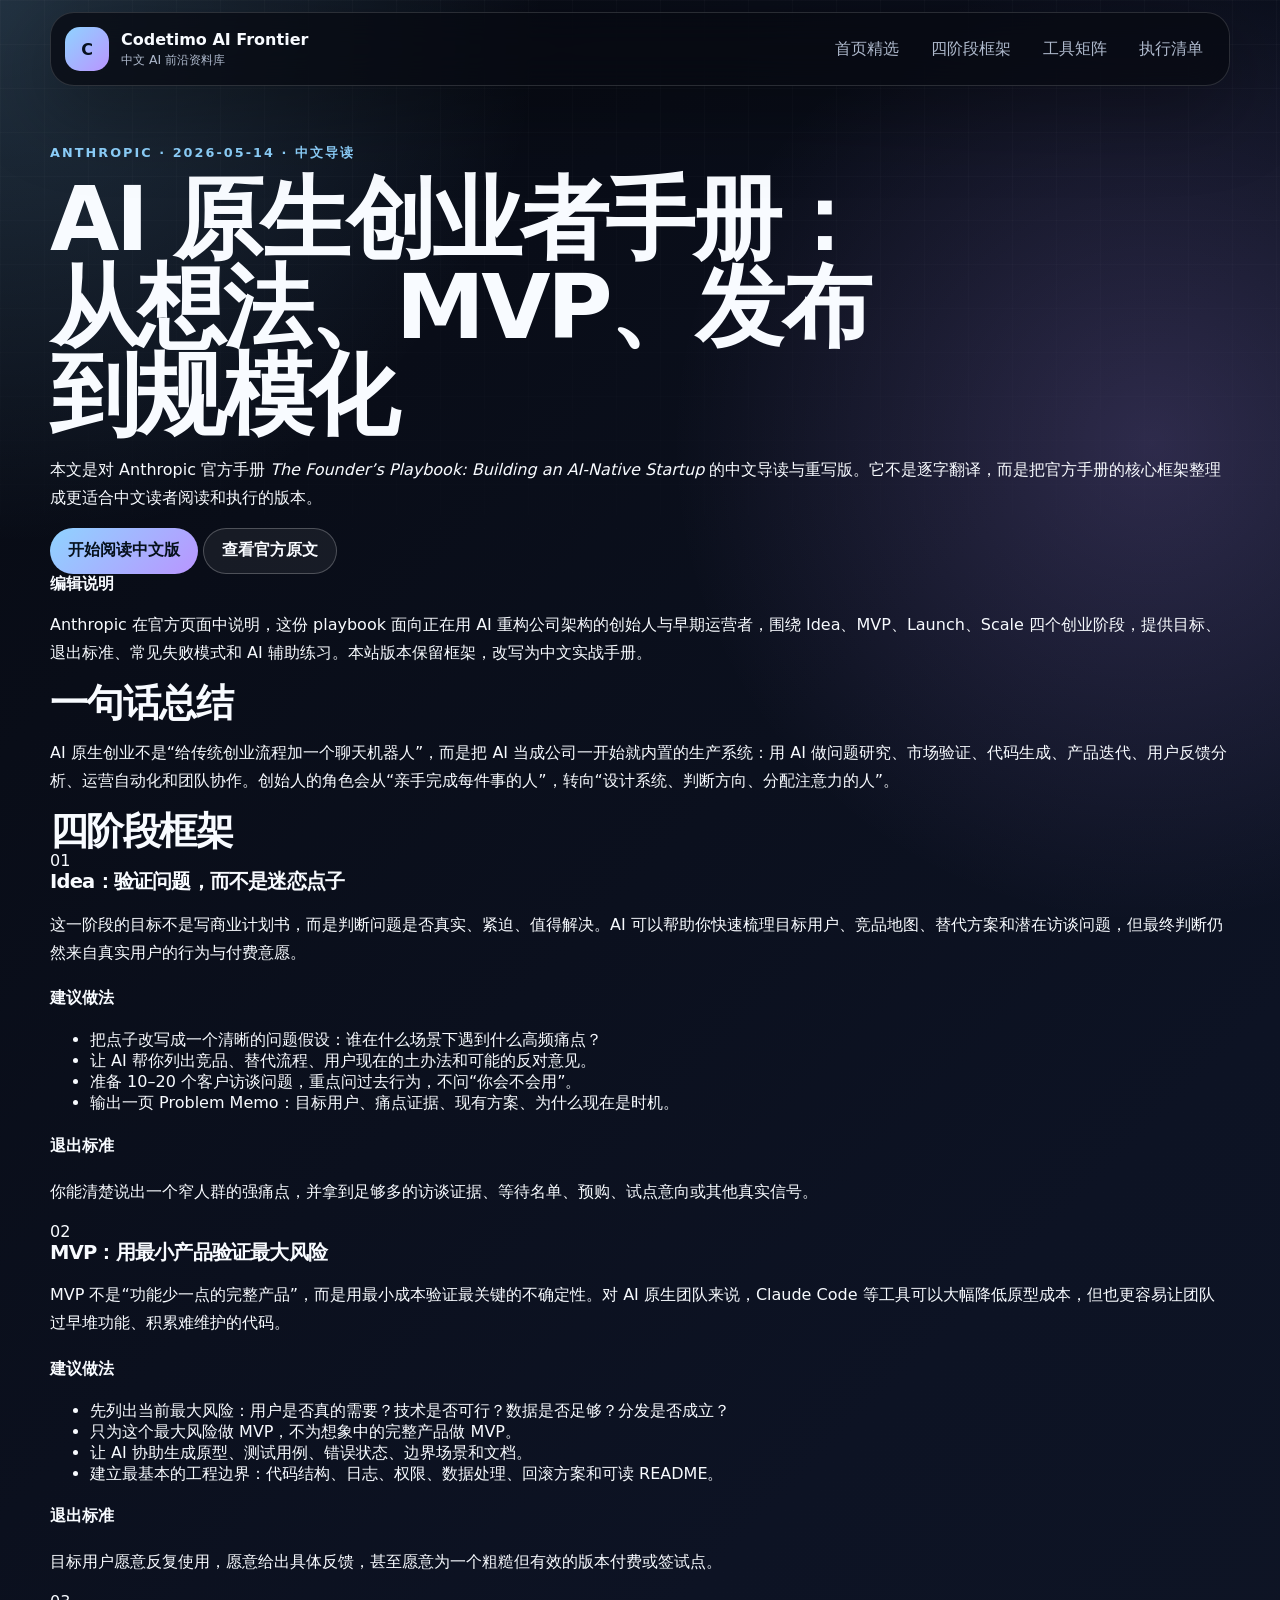
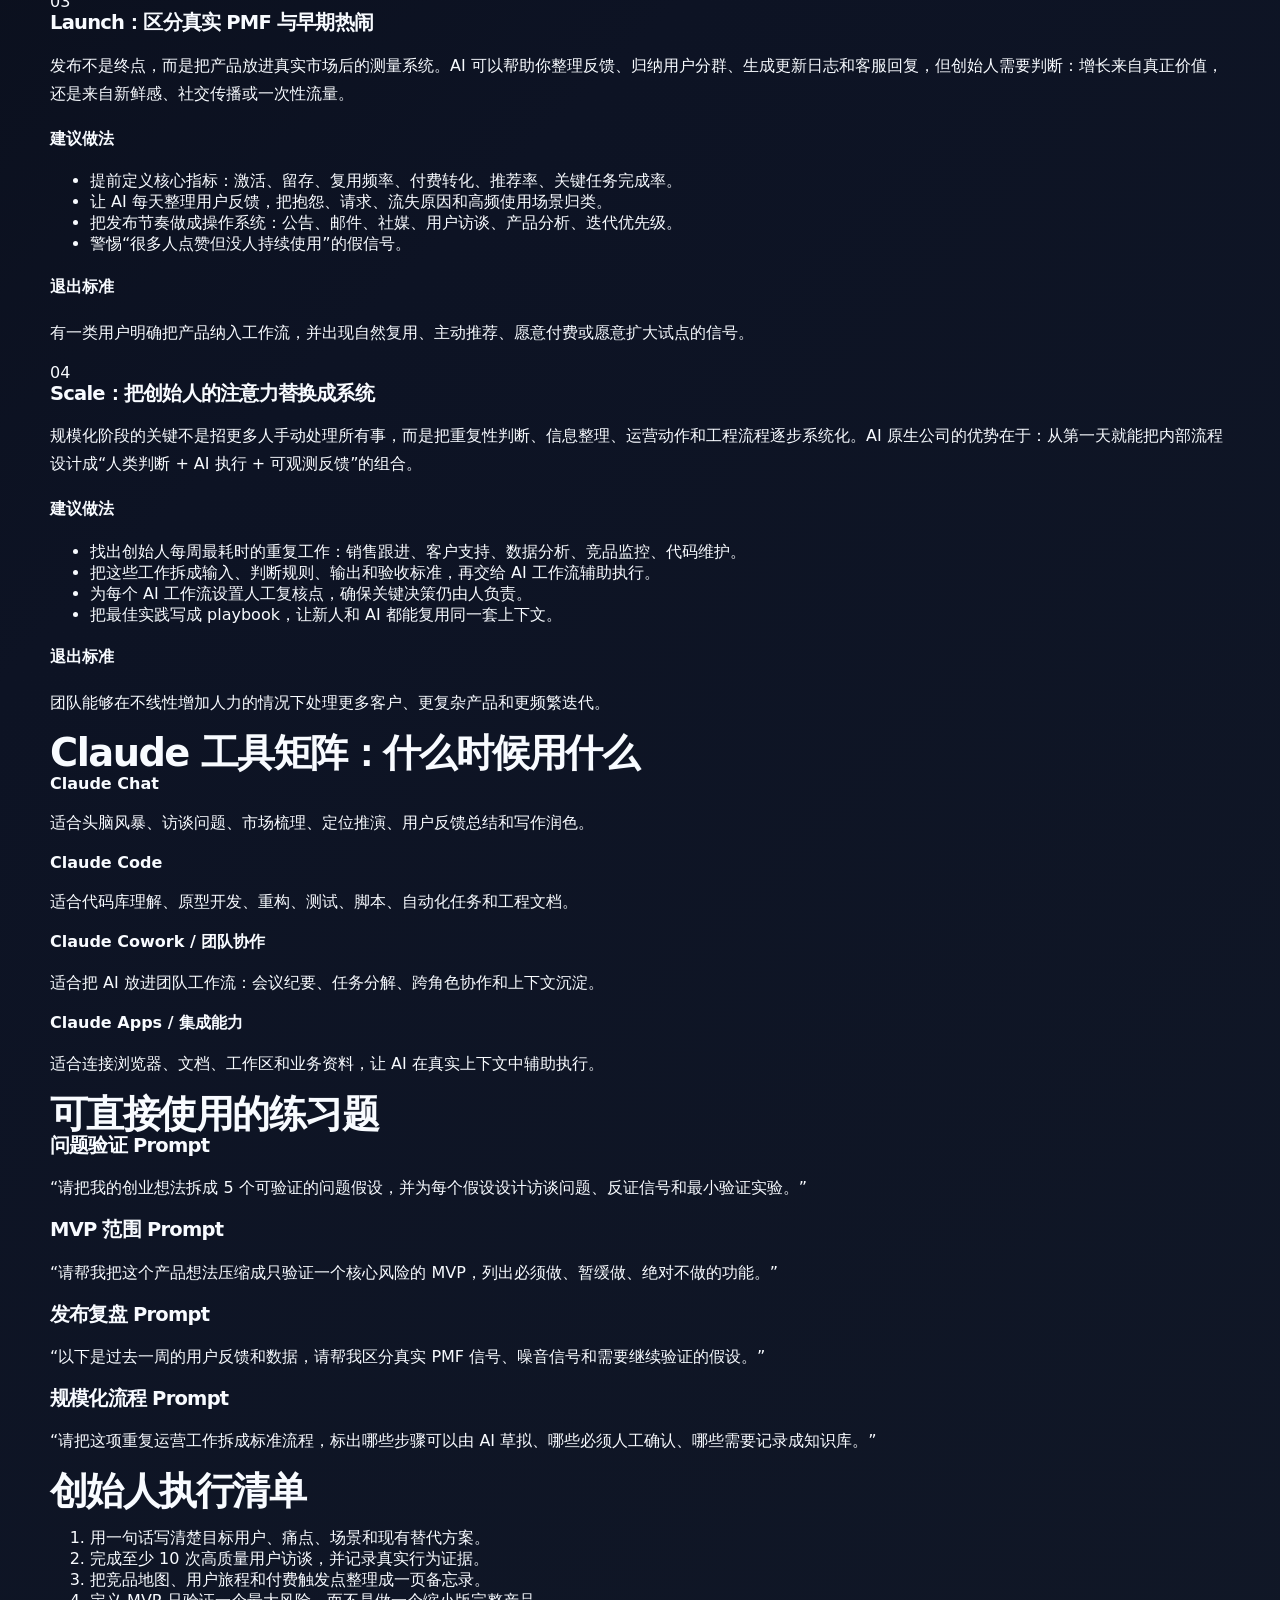
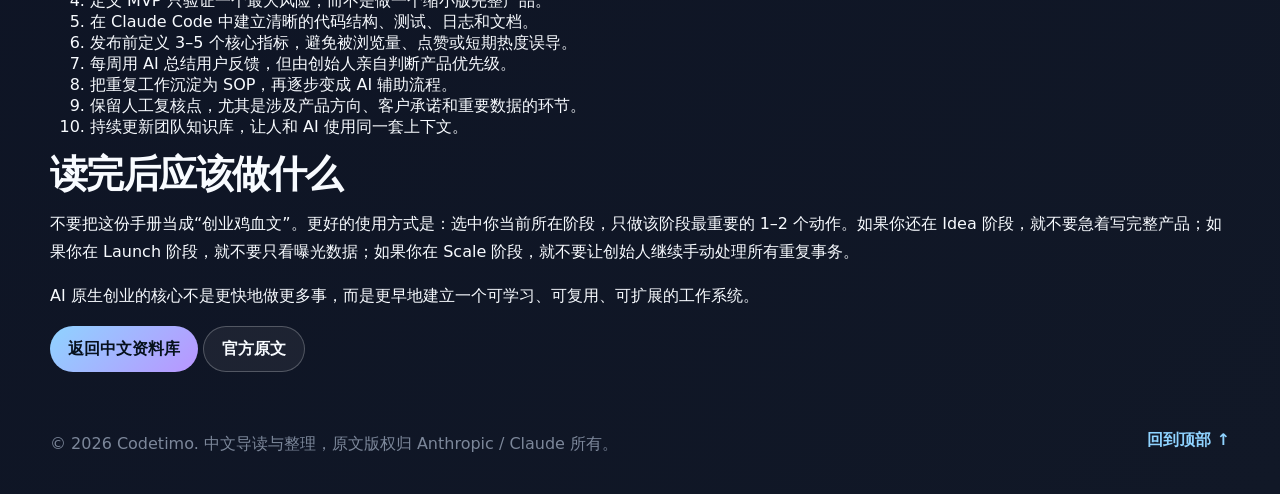
==== articles/founders-playbook-ai-native-startup.html @ 8f0b4d57 "Add Chinese founder playbook guide" ====
<!DOCTYPE html>
<html lang="zh-CN">
<head>
  <meta charset="UTF-8">
  <meta name="viewport" content="width=device-width, initial-scale=1.0">
  <meta name="description" content="《The Founder’s Playbook: Building an AI-Native Startup》中文导读与重写版：面向 AI 原生创业者的 Idea、MVP、Launch、Scale 四阶段手册。">
  <title>AI 原生创业者手册中文版｜Codetimo AI Frontier</title>
  <link rel="stylesheet" href="../style.css">
</head>
<body>
  <header class="site-header">
    <a class="brand" href="../index.html" aria-label="返回 Codetimo AI Frontier 首页">
      <span class="brand-mark">C</span>
      <span>
        <strong>Codetimo AI Frontier</strong>
        <small>中文 AI 前沿资料库</small>
      </span>
    </a>
    <nav class="site-nav" aria-label="文章导航">
      <a href="../index.html#featured">首页精选</a>
      <a href="#framework">四阶段框架</a>
      <a href="#toolkit">工具矩阵</a>
      <a href="#checklist">执行清单</a>
    </nav>
  </header>

  <main class="article-shell">
    <article class="article-page">
      <header class="article-hero">
        <p class="eyebrow">Anthropic · 2026-05-14 · 中文导读</p>
        <h1>AI 原生创业者手册：从想法、MVP、发布到规模化</h1>
        <p class="article-lead">
          本文是对 Anthropic 官方手册 <em>The Founder’s Playbook: Building an AI-Native Startup</em> 的中文导读与重写版。它不是逐字翻译，而是把官方手册的核心框架整理成更适合中文读者阅读和执行的版本。
        </p>
        <div class="article-actions">
          <a class="primary-link" href="#framework">开始阅读中文版</a>
          <a class="secondary-link" href="https://claude.com/blog/the-founders-playbook" target="_blank" rel="noreferrer">查看官方原文</a>
        </div>
      </header>

      <aside class="article-note">
        <strong>编辑说明</strong>
        <p>
          Anthropic 在官方页面中说明，这份 playbook 面向正在用 AI 重构公司架构的创始人与早期运营者，围绕 Idea、MVP、Launch、Scale 四个创业阶段，提供目标、退出标准、常见失败模式和 AI 辅助练习。本站版本保留框架，改写为中文实战手册。
        </p>
      </aside>

      <section class="article-section">
        <h2>一句话总结</h2>
        <p>
          AI 原生创业不是“给传统创业流程加一个聊天机器人”，而是把 AI 当成公司一开始就内置的生产系统：用 AI 做问题研究、市场验证、代码生成、产品迭代、用户反馈分析、运营自动化和团队协作。创始人的角色会从“亲手完成每件事的人”，转向“设计系统、判断方向、分配注意力的人”。
        </p>
      </section>

      <section class="article-section" id="framework">
        <h2>四阶段框架</h2>
        <div class="stage-grid">
          <section class="stage-card">
            <span>01</span>
            <h3>Idea：验证问题，而不是迷恋点子</h3>
            <p>
              这一阶段的目标不是写商业计划书，而是判断问题是否真实、紧迫、值得解决。AI 可以帮助你快速梳理目标用户、竞品地图、替代方案和潜在访谈问题，但最终判断仍然来自真实用户的行为与付费意愿。
            </p>
            <h4>建议做法</h4>
            <ul>
              <li>把点子改写成一个清晰的问题假设：谁在什么场景下遇到什么高频痛点？</li>
              <li>让 AI 帮你列出竞品、替代流程、用户现在的土办法和可能的反对意见。</li>
              <li>准备 10–20 个客户访谈问题，重点问过去行为，不问“你会不会用”。</li>
              <li>输出一页 Problem Memo：目标用户、痛点证据、现有方案、为什么现在是时机。</li>
            </ul>
            <h4>退出标准</h4>
            <p>你能清楚说出一个窄人群的强痛点，并拿到足够多的访谈证据、等待名单、预购、试点意向或其他真实信号。</p>
          </section>

          <section class="stage-card">
            <span>02</span>
            <h3>MVP：用最小产品验证最大风险</h3>
            <p>
              MVP 不是“功能少一点的完整产品”，而是用最小成本验证最关键的不确定性。对 AI 原生团队来说，Claude Code 等工具可以大幅降低原型成本，但也更容易让团队过早堆功能、积累难维护的代码。
            </p>
            <h4>建议做法</h4>
            <ul>
              <li>先列出当前最大风险：用户是否真的需要？技术是否可行？数据是否足够？分发是否成立？</li>
              <li>只为这个最大风险做 MVP，不为想象中的完整产品做 MVP。</li>
              <li>让 AI 协助生成原型、测试用例、错误状态、边界场景和文档。</li>
              <li>建立最基本的工程边界：代码结构、日志、权限、数据处理、回滚方案和可读 README。</li>
            </ul>
            <h4>退出标准</h4>
            <p>目标用户愿意反复使用，愿意给出具体反馈，甚至愿意为一个粗糙但有效的版本付费或签试点。</p>
          </section>

          <section class="stage-card">
            <span>03</span>
            <h3>Launch：区分真实 PMF 与早期热闹</h3>
            <p>
              发布不是终点，而是把产品放进真实市场后的测量系统。AI 可以帮助你整理反馈、归纳用户分群、生成更新日志和客服回复，但创始人需要判断：增长来自真正价值，还是来自新鲜感、社交传播或一次性流量。
            </p>
            <h4>建议做法</h4>
            <ul>
              <li>提前定义核心指标：激活、留存、复用频率、付费转化、推荐率、关键任务完成率。</li>
              <li>让 AI 每天整理用户反馈，把抱怨、请求、流失原因和高频使用场景归类。</li>
              <li>把发布节奏做成操作系统：公告、邮件、社媒、用户访谈、产品分析、迭代优先级。</li>
              <li>警惕“很多人点赞但没人持续使用”的假信号。</li>
            </ul>
            <h4>退出标准</h4>
            <p>有一类用户明确把产品纳入工作流，并出现自然复用、主动推荐、愿意付费或愿意扩大试点的信号。</p>
          </section>

          <section class="stage-card">
            <span>04</span>
            <h3>Scale：把创始人的注意力替换成系统</h3>
            <p>
              规模化阶段的关键不是招更多人手动处理所有事，而是把重复性判断、信息整理、运营动作和工程流程逐步系统化。AI 原生公司的优势在于：从第一天就能把内部流程设计成“人类判断 + AI 执行 + 可观测反馈”的组合。
            </p>
            <h4>建议做法</h4>
            <ul>
              <li>找出创始人每周最耗时的重复工作：销售跟进、客户支持、数据分析、竞品监控、代码维护。</li>
              <li>把这些工作拆成输入、判断规则、输出和验收标准，再交给 AI 工作流辅助执行。</li>
              <li>为每个 AI 工作流设置人工复核点，确保关键决策仍由人负责。</li>
              <li>把最佳实践写成 playbook，让新人和 AI 都能复用同一套上下文。</li>
            </ul>
            <h4>退出标准</h4>
            <p>团队能够在不线性增加人力的情况下处理更多客户、更复杂产品和更频繁迭代。</p>
          </section>
        </div>
      </section>

      <section class="article-section" id="toolkit">
        <h2>Claude 工具矩阵：什么时候用什么</h2>
        <div class="tool-matrix">
          <div>
            <strong>Claude Chat</strong>
            <p>适合头脑风暴、访谈问题、市场梳理、定位推演、用户反馈总结和写作润色。</p>
          </div>
          <div>
            <strong>Claude Code</strong>
            <p>适合代码库理解、原型开发、重构、测试、脚本、自动化任务和工程文档。</p>
          </div>
          <div>
            <strong>Claude Cowork / 团队协作</strong>
            <p>适合把 AI 放进团队工作流：会议纪要、任务分解、跨角色协作和上下文沉淀。</p>
          </div>
          <div>
            <strong>Claude Apps / 集成能力</strong>
            <p>适合连接浏览器、文档、工作区和业务资料，让 AI 在真实上下文中辅助执行。</p>
          </div>
        </div>
      </section>

      <section class="article-section">
        <h2>可直接使用的练习题</h2>
        <div class="prompt-list">
          <article>
            <h3>问题验证 Prompt</h3>
            <p>“请把我的创业想法拆成 5 个可验证的问题假设，并为每个假设设计访谈问题、反证信号和最小验证实验。”</p>
          </article>
          <article>
            <h3>MVP 范围 Prompt</h3>
            <p>“请帮我把这个产品想法压缩成只验证一个核心风险的 MVP，列出必须做、暂缓做、绝对不做的功能。”</p>
          </article>
          <article>
            <h3>发布复盘 Prompt</h3>
            <p>“以下是过去一周的用户反馈和数据，请帮我区分真实 PMF 信号、噪音信号和需要继续验证的假设。”</p>
          </article>
          <article>
            <h3>规模化流程 Prompt</h3>
            <p>“请把这项重复运营工作拆成标准流程，标出哪些步骤可以由 AI 草拟、哪些必须人工确认、哪些需要记录成知识库。”</p>
          </article>
        </div>
      </section>

      <section class="article-section" id="checklist">
        <h2>创始人执行清单</h2>
        <ol class="checklist">
          <li>用一句话写清楚目标用户、痛点、场景和现有替代方案。</li>
          <li>完成至少 10 次高质量用户访谈，并记录真实行为证据。</li>
          <li>把竞品地图、用户旅程和付费触发点整理成一页备忘录。</li>
          <li>定义 MVP 只验证一个最大风险，而不是做一个缩小版完整产品。</li>
          <li>在 Claude Code 中建立清晰的代码结构、测试、日志和文档。</li>
          <li>发布前定义 3–5 个核心指标，避免被浏览量、点赞或短期热度误导。</li>
          <li>每周用 AI 总结用户反馈，但由创始人亲自判断产品优先级。</li>
          <li>把重复工作沉淀为 SOP，再逐步变成 AI 辅助流程。</li>
          <li>保留人工复核点，尤其是涉及产品方向、客户承诺和重要数据的环节。</li>
          <li>持续更新团队知识库，让人和 AI 使用同一套上下文。</li>
        </ol>
      </section>

      <section class="article-section closing-section">
        <h2>读完后应该做什么</h2>
        <p>
          不要把这份手册当成“创业鸡血文”。更好的使用方式是：选中你当前所在阶段，只做该阶段最重要的 1–2 个动作。如果你还在 Idea 阶段，就不要急着写完整产品；如果你在 Launch 阶段，就不要只看曝光数据；如果你在 Scale 阶段，就不要让创始人继续手动处理所有重复事务。
        </p>
        <p>
          AI 原生创业的核心不是更快地做更多事，而是更早地建立一个可学习、可复用、可扩展的工作系统。
        </p>
        <div class="article-actions">
          <a class="primary-link" href="../index.html">返回中文资料库</a>
          <a class="secondary-link" href="https://claude.com/blog/the-founders-playbook" target="_blank" rel="noreferrer">官方原文</a>
        </div>
      </section>
    </article>
  </main>

  <footer class="site-footer">
    <p>© 2026 Codetimo. 中文导读与整理，原文版权归 Anthropic / Claude 所有。</p>
    <a href="#top">回到顶部 ↑</a>
  </footer>
</body>
</html>
---- style.css ----
:root {
  color-scheme: dark;
  --bg: #070a12;
  --bg-soft: #0f1728;
  --panel: rgba(255, 255, 255, 0.075);
  --panel-strong: rgba(255, 255, 255, 0.11);
  --line: rgba(255, 255, 255, 0.14);
  --line-strong: rgba(255, 255, 255, 0.24);
  --text-main: #f8fbff;
  --text-soft: #aeb9cc;
  --text-muted: #7c879a;
  --accent: #8fd3ff;
  --accent-strong: #b995ff;
  --accent-warm: #ffd166;
  --success: #78e0a5;
  --warning: #ffcb77;
  --shadow: 0 24px 80px rgba(0, 0, 0, 0.35);
}

* {
  box-sizing: border-box;
}

html {
  scroll-behavior: smooth;
}

body {
  margin: 0;
  min-height: 100vh;
  font-family: Inter, ui-sans-serif, system-ui, -apple-system, BlinkMacSystemFont, "Segoe UI", "PingFang SC", "Microsoft YaHei", sans-serif;
  color: var(--text-main);
  background:
    radial-gradient(circle at top left, rgba(143, 211, 255, 0.2), transparent 34rem),
    radial-gradient(circle at 90% 12%, rgba(185, 149, 255, 0.2), transparent 30rem),
    linear-gradient(135deg, #070a12 0%, #0d1324 46%, #111827 100%);
}

body::before {
  content: "";
  position: fixed;
  inset: 0;
  z-index: -1;
  background-image:
    linear-gradient(rgba(255, 255, 255, 0.035) 1px, transparent 1px),
    linear-gradient(90deg, rgba(255, 255, 255, 0.035) 1px, transparent 1px);
  background-size: 44px 44px;
  mask-image: linear-gradient(to bottom, rgba(0, 0, 0, 0.7), transparent 75%);
}

a {
  color: inherit;
  text-decoration: none;
}

p {
  line-height: 1.75;
}

.site-header,
main,
.site-footer {
  width: min(1180px, calc(100% - 32px));
  margin: 0 auto;
}

.site-header {
  position: sticky;
  top: 12px;
  z-index: 10;
  display: flex;
  align-items: center;
  justify-content: space-between;
  gap: 18px;
  margin-top: 12px;
  padding: 14px;
  border: 1px solid var(--line);
  border-radius: 24px;
  background: rgba(7, 10, 18, 0.76);
  box-shadow: var(--shadow);
  backdrop-filter: blur(18px);
}

.brand {
  display: inline-flex;
  align-items: center;
  gap: 12px;
}

.brand-mark {
  display: grid;
  place-items: center;
  width: 44px;
  height: 44px;
  border-radius: 15px;
  color: #07111f;
  font-weight: 900;
  background: linear-gradient(135deg, var(--accent), var(--accent-strong));
}

.brand strong,
.brand small {
  display: block;
}

.brand small {
  margin-top: 3px;
  color: var(--text-soft);
  font-size: 0.78rem;
}

.site-nav {
  display: flex;
  align-items: center;
  gap: 8px;
  flex-wrap: wrap;
  justify-content: flex-end;
}

.site-nav a {
  padding: 9px 12px;
  border-radius: 999px;
  color: var(--text-soft);
  transition: background 160ms ease, color 160ms ease;
}

.site-nav a:hover {
  color: var(--text-main);
  background: var(--panel);
}

main {
  padding: 56px 0 36px;
}

.hero-section {
  display: grid;
  grid-template-columns: minmax(0, 1.35fr) minmax(300px, 0.65fr);
  gap: 22px;
  align-items: stretch;
}

.hero-copy,
.hero-panel,
.notice-card,
.section-block {
  border: 1px solid var(--line);
  border-radius: 32px;
  background: var(--panel);
  box-shadow: var(--shadow);
  backdrop-filter: blur(18px);
}

.hero-copy {
  padding: clamp(30px, 6vw, 62px);
  background:
    linear-gradient(145deg, rgba(143, 211, 255, 0.15), rgba(185, 149, 255, 0.08)),
    var(--panel);
}

.eyebrow {
  margin: 0 0 12px;
  color: var(--accent);
  font-size: 0.8rem;
  font-weight: 800;
  letter-spacing: 0.16em;
  text-transform: uppercase;
}

h1,
h2,
h3 {
  margin: 0;
  letter-spacing: -0.04em;
}

h1 {
  max-width: 880px;
  font-size: clamp(2.55rem, 7vw, 5.8rem);
  line-height: 0.98;
}

h2 {
  font-size: clamp(1.8rem, 3vw, 3rem);
  line-height: 1.05;
}

h3 {
  font-size: 1.22rem;
  line-height: 1.25;
}

.hero-intro {
  max-width: 760px;
  margin: 24px 0 0;
  color: var(--text-soft);
  font-size: clamp(1rem, 2vw, 1.18rem);
}

.hero-actions {
  display: flex;
  flex-wrap: wrap;
  gap: 12px;
  margin-top: 30px;
}

.primary-link,
.secondary-link {
  display: inline-flex;
  align-items: center;
  justify-content: center;
  min-height: 46px;
  padding: 0 18px;
  border-radius: 999px;
  font-weight: 800;
  transition: transform 160ms ease, border-color 160ms ease, background 160ms ease;
}

.primary-link {
  color: #06111d;
  background: linear-gradient(135deg, var(--accent), var(--accent-strong));
}

.secondary-link {
  color: var(--text-main);
  border: 1px solid var(--line-strong);
  background: rgba(255, 255, 255, 0.06);
}

.primary-link:hover,
.secondary-link:hover,
.list-item:hover,
.resource-card:hover,
.timeline-step:hover {
  transform: translateY(-2px);
}

.hero-panel {
  display: grid;
  gap: 16px;
  padding: 18px;
}

.panel-card,
.panel-grid > div {
  border: 1px solid var(--line);
  border-radius: 24px;
  background: rgba(255, 255, 255, 0.07);
}

.panel-card {
  min-height: 280px;
  display: flex;
  flex-direction: column;
  justify-content: flex-end;
  padding: 24px;
}

.panel-card span,
.panel-grid span {
  color: var(--text-muted);
}

.panel-card strong {
  display: block;
  margin: 10px 0;
  font-size: clamp(1.8rem, 4vw, 3rem);
  line-height: 1;
}

.panel-card p {
  margin: 0;
  color: var(--text-soft);
}

.panel-grid {
  display: grid;
  grid-template-columns: 1fr 1fr;
  gap: 16px;
}

.panel-grid > div {
  padding: 18px;
}

.panel-grid strong,
.panel-grid span {
  display: block;
}

.panel-grid strong {
  margin-bottom: 8px;
}

.notice-card {
  display: flex;
  align-items: flex-start;
  gap: 16px;
  margin-top: 22px;
  padding: 22px 24px;
  color: var(--text-soft);
}

.notice-card p {
  margin: 0;
}

.notice-icon {
  display: grid;
  flex: 0 0 auto;
  place-items: center;
  width: 36px;
  height: 36px;
  border-radius: 50%;
  color: #07111f;
  background: var(--accent-warm);
}

.section-block {
  margin-top: 22px;
  padding: clamp(22px, 4vw, 34px);
}

.section-heading {
  display: grid;
  gap: 10px;
  margin-bottom: 22px;
}

.section-heading p:not(.eyebrow) {
  max-width: 680px;
  margin: 0;
  color: var(--text-soft);
}

.section-heading.centered {
  text-align: center;
  justify-items: center;
}

.cards-grid {
  display: grid;
  gap: 16px;
}

.featured-grid {
  grid-template-columns: repeat(3, minmax(0, 1fr));
}

.resource-card,
.list-item,
.timeline-step,
.rules-grid > div {
  border: 1px solid var(--line);
  border-radius: 24px;
  background: rgba(255, 255, 255, 0.065);
}

.resource-card {
  min-height: 310px;
  display: flex;
  flex-direction: column;
  padding: 22px;
  transition: transform 160ms ease, border-color 160ms ease, background 160ms ease;
}

.resource-card:hover,
.list-item:hover,
.timeline-step:hover {
  border-color: rgba(143, 211, 255, 0.45);
  background: rgba(255, 255, 255, 0.09);
}

.card-meta,
.card-footer {
  display: flex;
  align-items: center;
  justify-content: space-between;
  gap: 12px;
  flex-wrap: wrap;
}

.card-meta {
  margin-bottom: 22px;
  color: var(--text-muted);
  font-size: 0.82rem;
}

.resource-card p {
  flex: 1;
  color: var(--text-soft);
}

.card-footer {
  margin-top: 18px;
}

.card-footer a,
.timeline-step a {
  color: var(--accent);
  font-weight: 800;
}

.status,
.item-tag {
  display: inline-flex;
  align-items: center;
  width: fit-content;
  min-height: 28px;
  padding: 0 10px;
  border-radius: 999px;
  font-size: 0.78rem;
  font-weight: 800;
}

.status-ready {
  color: #062013;
  background: var(--success);
}

.status-waiting {
  color: #221506;
  background: var(--warning);
}

.two-column-layout {
  display: grid;
  grid-template-columns: repeat(2, minmax(0, 1fr));
  gap: 22px;
}

.section-block.compact {
  align-self: start;
}

.list-stack {
  display: grid;
  gap: 14px;
}

.list-item {
  display: grid;
  gap: 10px;
  padding: 18px;
  transition: transform 160ms ease, border-color 160ms ease, background 160ms ease;
}

.list-item p {
  margin: 0;
  color: var(--text-soft);
}

.item-tag {
  color: var(--accent);
  border: 1px solid rgba(143, 211, 255, 0.34);
  background: rgba(143, 211, 255, 0.09);
}

.timeline {
  display: grid;
  grid-template-columns: repeat(3, minmax(0, 1fr));
  gap: 16px;
}

.timeline-step {
  padding: 22px;
  transition: transform 160ms ease, border-color 160ms ease, background 160ms ease;
}

.timeline-step span {
  display: inline-flex;
  align-items: center;
  justify-content: center;
  width: 42px;
  height: 42px;
  margin-bottom: 18px;
  border-radius: 14px;
  color: #06111d;
  font-weight: 900;
  background: linear-gradient(135deg, var(--accent), var(--accent-strong));
}

.timeline-step p {
  color: var(--text-soft);
}

.curation-system {
  display: grid;
  grid-template-columns: 0.75fr 1.25fr;
  gap: 22px;
  align-items: start;
}

.rules-grid {
  display: grid;
  grid-template-columns: repeat(2, minmax(0, 1fr));
  gap: 14px;
}

.rules-grid > div {
  padding: 18px;
}

.rules-grid p {
  margin: 8px 0 0;
  color: var(--text-soft);
}

.site-footer {
  display: flex;
  justify-content: space-between;
  gap: 16px;
  padding: 22px 0 36px;
  color: var(--text-muted);
}

.site-footer p {
  margin: 0;
}

.site-footer a {
  color: var(--accent);
  font-weight: 800;
}

@media (max-width: 960px) {
  .site-header,
  .hero-section,
  .two-column-layout,
  .curation-system {
    grid-template-columns: 1fr;
  }

  .site-header {
    display: grid;
  }

  .site-nav {
    justify-content: flex-start;
  }

  .featured-grid,
  .timeline {
    grid-template-columns: 1fr;
  }
}

@media (max-width: 640px) {
  .site-header,
  main,
  .site-footer {
    width: min(100% - 20px, 100%);
  }

  main {
    padding-top: 28px;
  }

  .hero-copy,
  .hero-panel,
  .notice-card,
  .section-block {
    border-radius: 24px;
  }

  .hero-actions,
  .site-footer {
    flex-direction: column;
  }

  .primary-link,
  .secondary-link {
    width: 100%;
  }

  .panel-grid,
  .rules-grid {
    grid-template-columns: 1fr;
  }
}
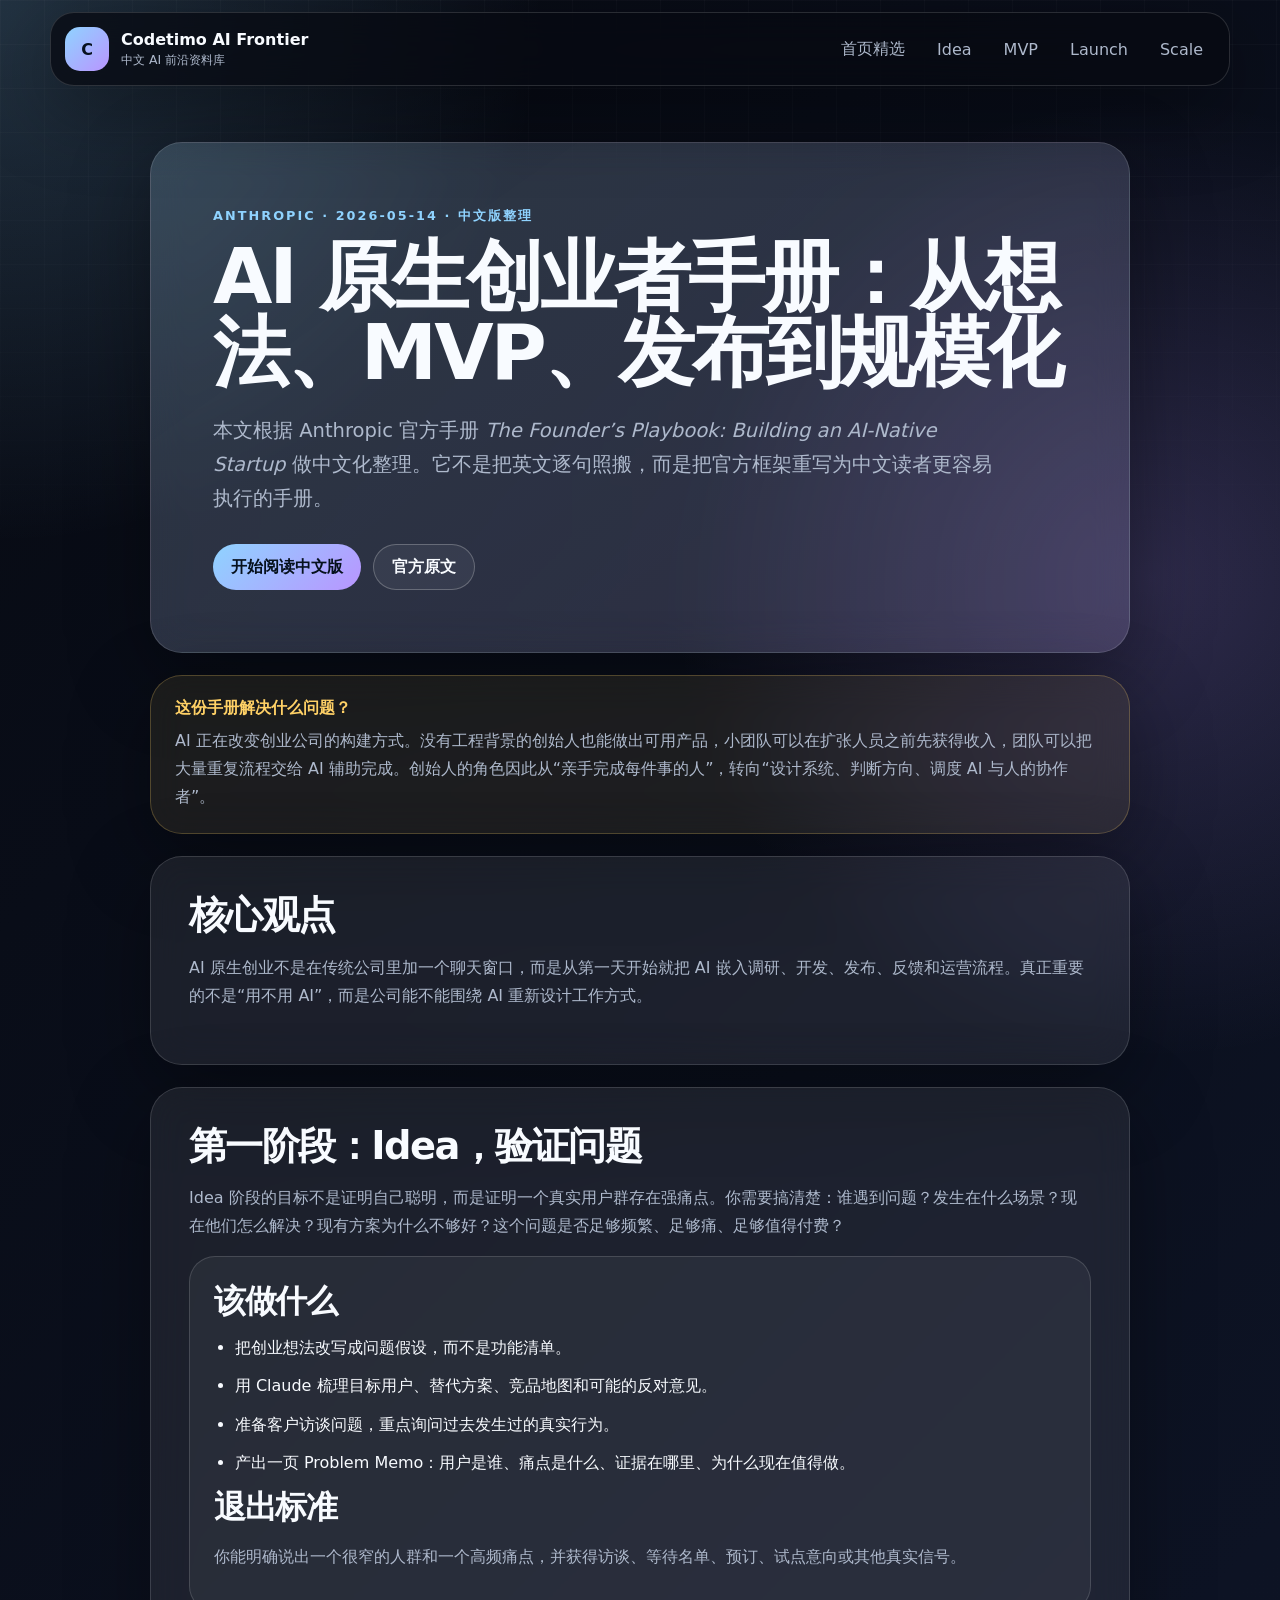
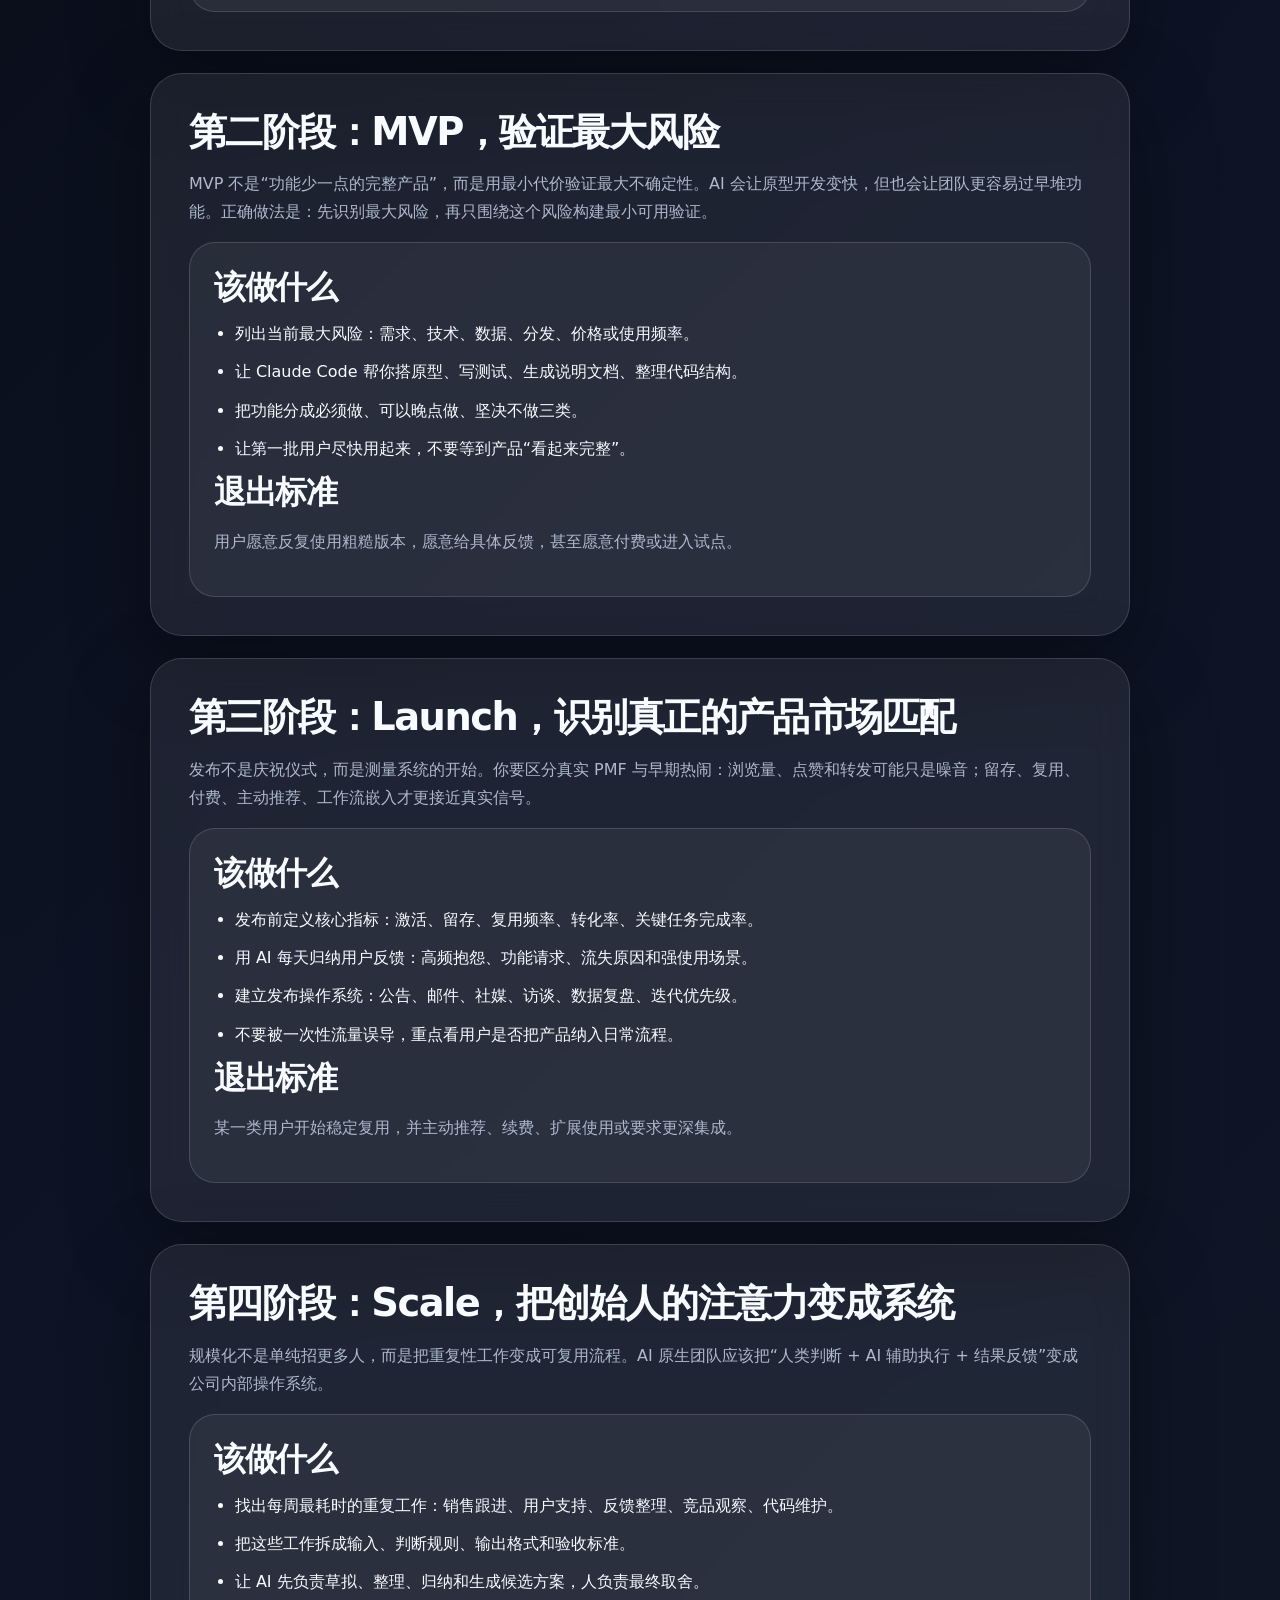
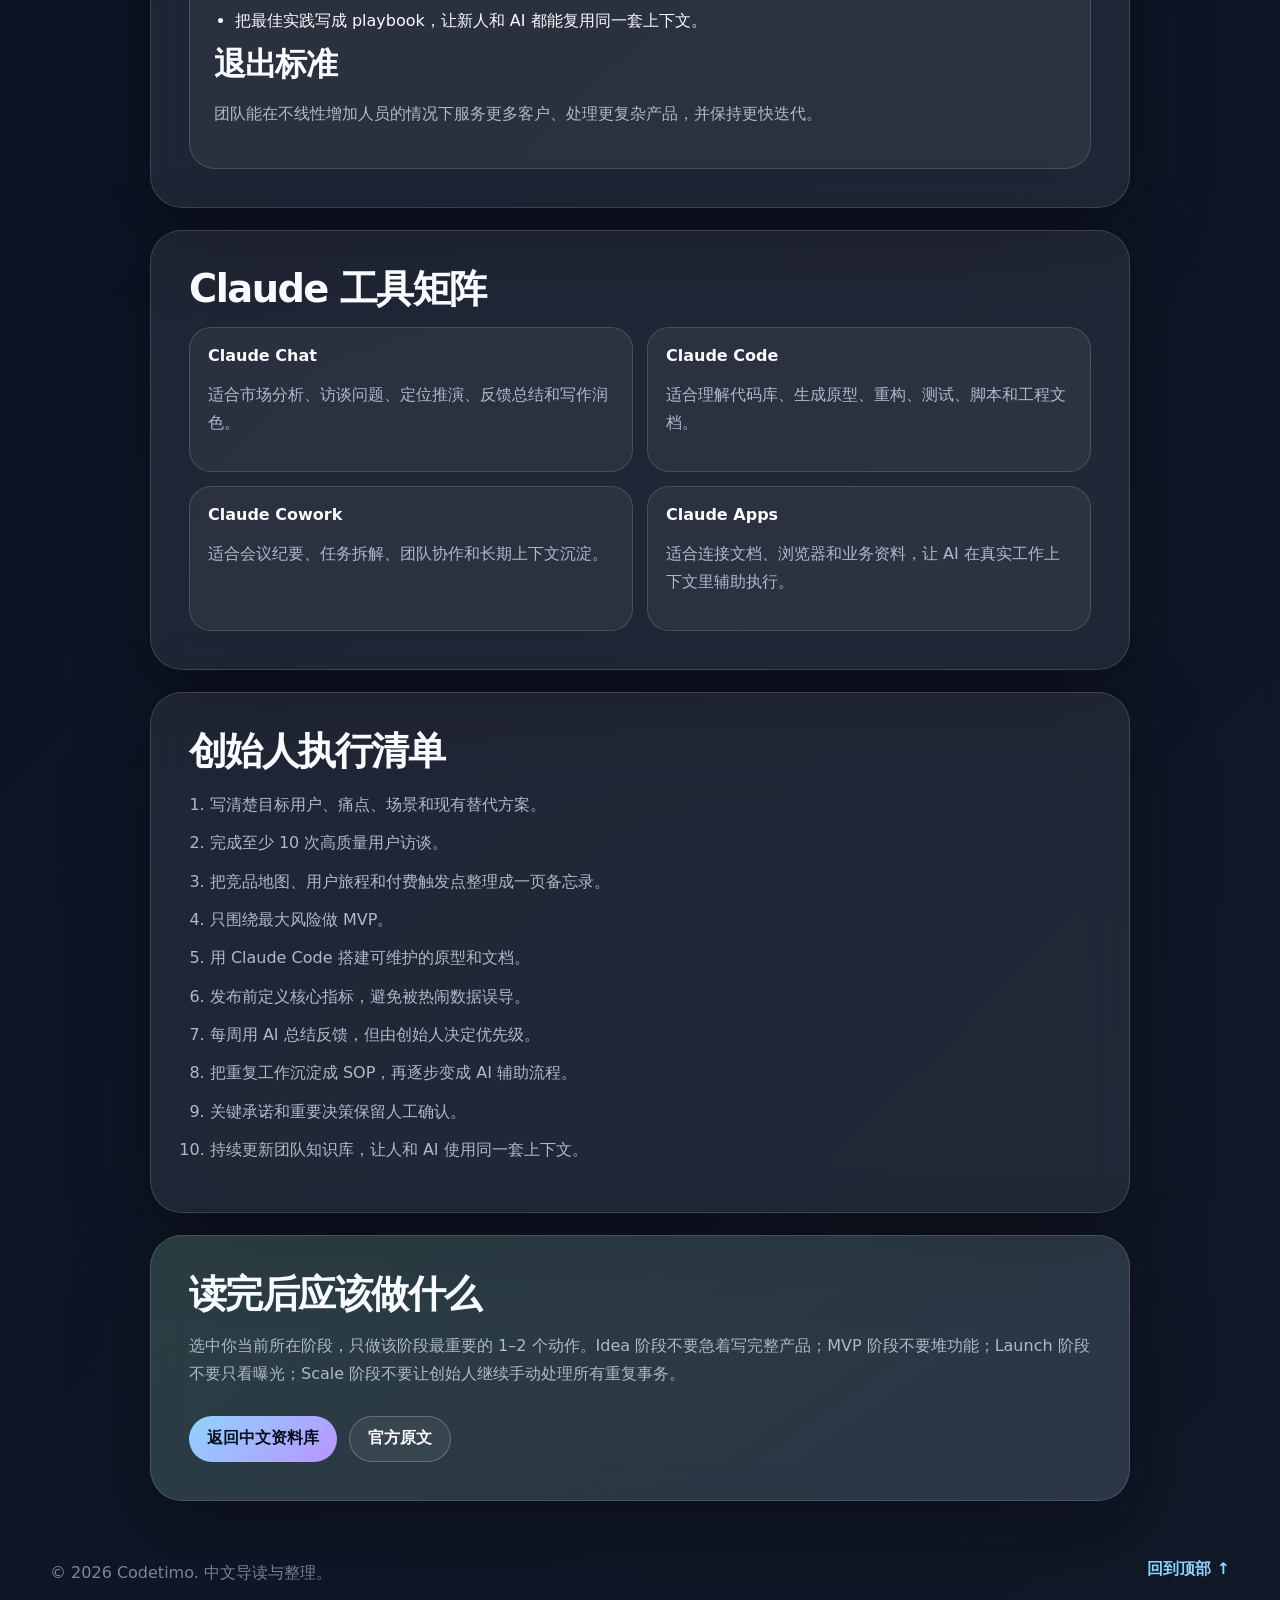
==== commit a8452191: "Polish Chinese playbook page" ====
--- a/articles/founders-playbook-ai-native-startup.html
+++ b/articles/founders-playbook-ai-native-startup.html
@@ -3,196 +3,141 @@
 <head>
   <meta charset="UTF-8">
   <meta name="viewport" content="width=device-width, initial-scale=1.0">
-  <meta name="description" content="《The Founder’s Playbook: Building an AI-Native Startup》中文导读与重写版：面向 AI 原生创业者的 Idea、MVP、Launch、Scale 四阶段手册。">
+  <meta name="description" content="《The Founder’s Playbook: Building an AI-Native Startup》中文导读与实战手册。">
   <title>AI 原生创业者手册中文版｜Codetimo AI Frontier</title>
   <link rel="stylesheet" href="../style.css">
+  <link rel="stylesheet" href="../article.css">
 </head>
 <body>
   <header class="site-header">
-    <a class="brand" href="../index.html" aria-label="返回 Codetimo AI Frontier 首页">
+    <a class="brand" href="../index.html">
       <span class="brand-mark">C</span>
-      <span>
-        <strong>Codetimo AI Frontier</strong>
-        <small>中文 AI 前沿资料库</small>
-      </span>
+      <span><strong>Codetimo AI Frontier</strong><small>中文 AI 前沿资料库</small></span>
     </a>
-    <nav class="site-nav" aria-label="文章导航">
+    <nav class="site-nav">
       <a href="../index.html#featured">首页精选</a>
-      <a href="#framework">四阶段框架</a>
-      <a href="#toolkit">工具矩阵</a>
-      <a href="#checklist">执行清单</a>
+      <a href="#idea">Idea</a>
+      <a href="#mvp">MVP</a>
+      <a href="#launch">Launch</a>
+      <a href="#scale">Scale</a>
     </nav>
   </header>
 
   <main class="article-shell">
     <article class="article-page">
       <header class="article-hero">
-        <p class="eyebrow">Anthropic · 2026-05-14 · 中文导读</p>
+        <p class="eyebrow">Anthropic · 2026-05-14 · 中文版整理</p>
         <h1>AI 原生创业者手册：从想法、MVP、发布到规模化</h1>
-        <p class="article-lead">
-          本文是对 Anthropic 官方手册 <em>The Founder’s Playbook: Building an AI-Native Startup</em> 的中文导读与重写版。它不是逐字翻译，而是把官方手册的核心框架整理成更适合中文读者阅读和执行的版本。
-        </p>
+        <p class="article-lead">本文根据 Anthropic 官方手册 <em>The Founder’s Playbook: Building an AI-Native Startup</em> 做中文化整理。它不是把英文逐句照搬，而是把官方框架重写为中文读者更容易执行的手册。</p>
         <div class="article-actions">
-          <a class="primary-link" href="#framework">开始阅读中文版</a>
-          <a class="secondary-link" href="https://claude.com/blog/the-founders-playbook" target="_blank" rel="noreferrer">查看官方原文</a>
+          <a class="primary-link" href="#idea">开始阅读中文版</a>
+          <a class="secondary-link" href="https://claude.com/blog/the-founders-playbook" target="_blank" rel="noreferrer">官方原文</a>
         </div>
       </header>
 
       <aside class="article-note">
-        <strong>编辑说明</strong>
-        <p>
-          Anthropic 在官方页面中说明，这份 playbook 面向正在用 AI 重构公司架构的创始人与早期运营者，围绕 Idea、MVP、Launch、Scale 四个创业阶段，提供目标、退出标准、常见失败模式和 AI 辅助练习。本站版本保留框架，改写为中文实战手册。
-        </p>
+        <strong>这份手册解决什么问题？</strong>
+        <p>AI 正在改变创业公司的构建方式。没有工程背景的创始人也能做出可用产品，小团队可以在扩张人员之前先获得收入，团队可以把大量重复流程交给 AI 辅助完成。创始人的角色因此从“亲手完成每件事的人”，转向“设计系统、判断方向、调度 AI 与人的协作者”。</p>
       </aside>
 
       <section class="article-section">
-        <h2>一句话总结</h2>
-        <p>
-          AI 原生创业不是“给传统创业流程加一个聊天机器人”，而是把 AI 当成公司一开始就内置的生产系统：用 AI 做问题研究、市场验证、代码生成、产品迭代、用户反馈分析、运营自动化和团队协作。创始人的角色会从“亲手完成每件事的人”，转向“设计系统、判断方向、分配注意力的人”。
-        </p>
+        <h2>核心观点</h2>
+        <p>AI 原生创业不是在传统公司里加一个聊天窗口，而是从第一天开始就把 AI 嵌入调研、开发、发布、反馈和运营流程。真正重要的不是“用不用 AI”，而是公司能不能围绕 AI 重新设计工作方式。</p>
       </section>
 
-      <section class="article-section" id="framework">
-        <h2>四阶段框架</h2>
-        <div class="stage-grid">
-          <section class="stage-card">
-            <span>01</span>
-            <h3>Idea：验证问题，而不是迷恋点子</h3>
-            <p>
-              这一阶段的目标不是写商业计划书，而是判断问题是否真实、紧迫、值得解决。AI 可以帮助你快速梳理目标用户、竞品地图、替代方案和潜在访谈问题，但最终判断仍然来自真实用户的行为与付费意愿。
-            </p>
-            <h4>建议做法</h4>
-            <ul>
-              <li>把点子改写成一个清晰的问题假设：谁在什么场景下遇到什么高频痛点？</li>
-              <li>让 AI 帮你列出竞品、替代流程、用户现在的土办法和可能的反对意见。</li>
-              <li>准备 10–20 个客户访谈问题，重点问过去行为，不问“你会不会用”。</li>
-              <li>输出一页 Problem Memo：目标用户、痛点证据、现有方案、为什么现在是时机。</li>
-            </ul>
-            <h4>退出标准</h4>
-            <p>你能清楚说出一个窄人群的强痛点，并拿到足够多的访谈证据、等待名单、预购、试点意向或其他真实信号。</p>
-          </section>
+      <section class="article-section" id="idea">
+        <h2>第一阶段：Idea，验证问题</h2>
+        <p>Idea 阶段的目标不是证明自己聪明，而是证明一个真实用户群存在强痛点。你需要搞清楚：谁遇到问题？发生在什么场景？现在他们怎么解决？现有方案为什么不够好？这个问题是否足够频繁、足够痛、足够值得付费？</p>
+        <div class="stage-card">
+          <h3>该做什么</h3>
+          <ul>
+            <li>把创业想法改写成问题假设，而不是功能清单。</li>
+            <li>用 Claude 梳理目标用户、替代方案、竞品地图和可能的反对意见。</li>
+            <li>准备客户访谈问题，重点询问过去发生过的真实行为。</li>
+            <li>产出一页 Problem Memo：用户是谁、痛点是什么、证据在哪里、为什么现在值得做。</li>
+          </ul>
+          <h3>退出标准</h3>
+          <p>你能明确说出一个很窄的人群和一个高频痛点，并获得访谈、等待名单、预订、试点意向或其他真实信号。</p>
+        </div>
+      </section>
 
-          <section class="stage-card">
-            <span>02</span>
-            <h3>MVP：用最小产品验证最大风险</h3>
-            <p>
-              MVP 不是“功能少一点的完整产品”，而是用最小成本验证最关键的不确定性。对 AI 原生团队来说，Claude Code 等工具可以大幅降低原型成本，但也更容易让团队过早堆功能、积累难维护的代码。
-            </p>
-            <h4>建议做法</h4>
-            <ul>
-              <li>先列出当前最大风险：用户是否真的需要？技术是否可行？数据是否足够？分发是否成立？</li>
-              <li>只为这个最大风险做 MVP，不为想象中的完整产品做 MVP。</li>
-              <li>让 AI 协助生成原型、测试用例、错误状态、边界场景和文档。</li>
-              <li>建立最基本的工程边界：代码结构、日志、权限、数据处理、回滚方案和可读 README。</li>
-            </ul>
-            <h4>退出标准</h4>
-            <p>目标用户愿意反复使用，愿意给出具体反馈，甚至愿意为一个粗糙但有效的版本付费或签试点。</p>
-          </section>
+      <section class="article-section" id="mvp">
+        <h2>第二阶段：MVP，验证最大风险</h2>
+        <p>MVP 不是“功能少一点的完整产品”，而是用最小代价验证最大不确定性。AI 会让原型开发变快，但也会让团队更容易过早堆功能。正确做法是：先识别最大风险，再只围绕这个风险构建最小可用验证。</p>
+        <div class="stage-card">
+          <h3>该做什么</h3>
+          <ul>
+            <li>列出当前最大风险：需求、技术、数据、分发、价格或使用频率。</li>
+            <li>让 Claude Code 帮你搭原型、写测试、生成说明文档、整理代码结构。</li>
+            <li>把功能分成必须做、可以晚点做、坚决不做三类。</li>
+            <li>让第一批用户尽快用起来，不要等到产品“看起来完整”。</li>
+          </ul>
+          <h3>退出标准</h3>
+          <p>用户愿意反复使用粗糙版本，愿意给具体反馈，甚至愿意付费或进入试点。</p>
+        </div>
+      </section>
 
-          <section class="stage-card">
-            <span>03</span>
-            <h3>Launch：区分真实 PMF 与早期热闹</h3>
-            <p>
-              发布不是终点，而是把产品放进真实市场后的测量系统。AI 可以帮助你整理反馈、归纳用户分群、生成更新日志和客服回复，但创始人需要判断：增长来自真正价值，还是来自新鲜感、社交传播或一次性流量。
-            </p>
-            <h4>建议做法</h4>
-            <ul>
-              <li>提前定义核心指标：激活、留存、复用频率、付费转化、推荐率、关键任务完成率。</li>
-              <li>让 AI 每天整理用户反馈，把抱怨、请求、流失原因和高频使用场景归类。</li>
-              <li>把发布节奏做成操作系统：公告、邮件、社媒、用户访谈、产品分析、迭代优先级。</li>
-              <li>警惕“很多人点赞但没人持续使用”的假信号。</li>
-            </ul>
-            <h4>退出标准</h4>
-            <p>有一类用户明确把产品纳入工作流，并出现自然复用、主动推荐、愿意付费或愿意扩大试点的信号。</p>
-          </section>
+      <section class="article-section" id="launch">
+        <h2>第三阶段：Launch，识别真正的产品市场匹配</h2>
+        <p>发布不是庆祝仪式，而是测量系统的开始。你要区分真实 PMF 与早期热闹：浏览量、点赞和转发可能只是噪音；留存、复用、付费、主动推荐、工作流嵌入才更接近真实信号。</p>
+        <div class="stage-card">
+          <h3>该做什么</h3>
+          <ul>
+            <li>发布前定义核心指标：激活、留存、复用频率、转化率、关键任务完成率。</li>
+            <li>用 AI 每天归纳用户反馈：高频抱怨、功能请求、流失原因和强使用场景。</li>
+            <li>建立发布操作系统：公告、邮件、社媒、访谈、数据复盘、迭代优先级。</li>
+            <li>不要被一次性流量误导，重点看用户是否把产品纳入日常流程。</li>
+          </ul>
+          <h3>退出标准</h3>
+          <p>某一类用户开始稳定复用，并主动推荐、续费、扩展使用或要求更深集成。</p>
+        </div>
+      </section>
 
-          <section class="stage-card">
-            <span>04</span>
-            <h3>Scale：把创始人的注意力替换成系统</h3>
-            <p>
-              规模化阶段的关键不是招更多人手动处理所有事，而是把重复性判断、信息整理、运营动作和工程流程逐步系统化。AI 原生公司的优势在于：从第一天就能把内部流程设计成“人类判断 + AI 执行 + 可观测反馈”的组合。
-            </p>
-            <h4>建议做法</h4>
-            <ul>
-              <li>找出创始人每周最耗时的重复工作：销售跟进、客户支持、数据分析、竞品监控、代码维护。</li>
-              <li>把这些工作拆成输入、判断规则、输出和验收标准，再交给 AI 工作流辅助执行。</li>
-              <li>为每个 AI 工作流设置人工复核点，确保关键决策仍由人负责。</li>
-              <li>把最佳实践写成 playbook，让新人和 AI 都能复用同一套上下文。</li>
-            </ul>
-            <h4>退出标准</h4>
-            <p>团队能够在不线性增加人力的情况下处理更多客户、更复杂产品和更频繁迭代。</p>
-          </section>
+      <section class="article-section" id="scale">
+        <h2>第四阶段：Scale，把创始人的注意力变成系统</h2>
+        <p>规模化不是单纯招更多人，而是把重复性工作变成可复用流程。AI 原生团队应该把“人类判断 + AI 辅助执行 + 结果反馈”变成公司内部操作系统。</p>
+        <div class="stage-card">
+          <h3>该做什么</h3>
+          <ul>
+            <li>找出每周最耗时的重复工作：销售跟进、用户支持、反馈整理、竞品观察、代码维护。</li>
+            <li>把这些工作拆成输入、判断规则、输出格式和验收标准。</li>
+            <li>让 AI 先负责草拟、整理、归纳和生成候选方案，人负责最终取舍。</li>
+            <li>把最佳实践写成 playbook，让新人和 AI 都能复用同一套上下文。</li>
+          </ul>
+          <h3>退出标准</h3>
+          <p>团队能在不线性增加人员的情况下服务更多客户、处理更复杂产品，并保持更快迭代。</p>
         </div>
       </section>
 
       <section class="article-section" id="toolkit">
-        <h2>Claude 工具矩阵：什么时候用什么</h2>
+        <h2>Claude 工具矩阵</h2>
         <div class="tool-matrix">
-          <div>
-            <strong>Claude Chat</strong>
-            <p>适合头脑风暴、访谈问题、市场梳理、定位推演、用户反馈总结和写作润色。</p>
-          </div>
-          <div>
-            <strong>Claude Code</strong>
-            <p>适合代码库理解、原型开发、重构、测试、脚本、自动化任务和工程文档。</p>
-          </div>
-          <div>
-            <strong>Claude Cowork / 团队协作</strong>
-            <p>适合把 AI 放进团队工作流：会议纪要、任务分解、跨角色协作和上下文沉淀。</p>
-          </div>
-          <div>
-            <strong>Claude Apps / 集成能力</strong>
-            <p>适合连接浏览器、文档、工作区和业务资料，让 AI 在真实上下文中辅助执行。</p>
-          </div>
-        </div>
-      </section>
-
-      <section class="article-section">
-        <h2>可直接使用的练习题</h2>
-        <div class="prompt-list">
-          <article>
-            <h3>问题验证 Prompt</h3>
-            <p>“请把我的创业想法拆成 5 个可验证的问题假设，并为每个假设设计访谈问题、反证信号和最小验证实验。”</p>
-          </article>
-          <article>
-            <h3>MVP 范围 Prompt</h3>
-            <p>“请帮我把这个产品想法压缩成只验证一个核心风险的 MVP，列出必须做、暂缓做、绝对不做的功能。”</p>
-          </article>
-          <article>
-            <h3>发布复盘 Prompt</h3>
-            <p>“以下是过去一周的用户反馈和数据，请帮我区分真实 PMF 信号、噪音信号和需要继续验证的假设。”</p>
-          </article>
-          <article>
-            <h3>规模化流程 Prompt</h3>
-            <p>“请把这项重复运营工作拆成标准流程，标出哪些步骤可以由 AI 草拟、哪些必须人工确认、哪些需要记录成知识库。”</p>
-          </article>
+          <div><strong>Claude Chat</strong><p>适合市场分析、访谈问题、定位推演、反馈总结和写作润色。</p></div>
+          <div><strong>Claude Code</strong><p>适合理解代码库、生成原型、重构、测试、脚本和工程文档。</p></div>
+          <div><strong>Claude Cowork</strong><p>适合会议纪要、任务拆解、团队协作和长期上下文沉淀。</p></div>
+          <div><strong>Claude Apps</strong><p>适合连接文档、浏览器和业务资料，让 AI 在真实工作上下文里辅助执行。</p></div>
         </div>
       </section>
 
       <section class="article-section" id="checklist">
         <h2>创始人执行清单</h2>
         <ol class="checklist">
-          <li>用一句话写清楚目标用户、痛点、场景和现有替代方案。</li>
-          <li>完成至少 10 次高质量用户访谈，并记录真实行为证据。</li>
+          <li>写清楚目标用户、痛点、场景和现有替代方案。</li>
+          <li>完成至少 10 次高质量用户访谈。</li>
           <li>把竞品地图、用户旅程和付费触发点整理成一页备忘录。</li>
-          <li>定义 MVP 只验证一个最大风险，而不是做一个缩小版完整产品。</li>
-          <li>在 Claude Code 中建立清晰的代码结构、测试、日志和文档。</li>
-          <li>发布前定义 3–5 个核心指标，避免被浏览量、点赞或短期热度误导。</li>
-          <li>每周用 AI 总结用户反馈，但由创始人亲自判断产品优先级。</li>
-          <li>把重复工作沉淀为 SOP，再逐步变成 AI 辅助流程。</li>
-          <li>保留人工复核点，尤其是涉及产品方向、客户承诺和重要数据的环节。</li>
+          <li>只围绕最大风险做 MVP。</li>
+          <li>用 Claude Code 搭建可维护的原型和文档。</li>
+          <li>发布前定义核心指标，避免被热闹数据误导。</li>
+          <li>每周用 AI 总结反馈，但由创始人决定优先级。</li>
+          <li>把重复工作沉淀成 SOP，再逐步变成 AI 辅助流程。</li>
+          <li>关键承诺和重要决策保留人工确认。</li>
           <li>持续更新团队知识库，让人和 AI 使用同一套上下文。</li>
         </ol>
       </section>
 
       <section class="article-section closing-section">
         <h2>读完后应该做什么</h2>
-        <p>
-          不要把这份手册当成“创业鸡血文”。更好的使用方式是：选中你当前所在阶段，只做该阶段最重要的 1–2 个动作。如果你还在 Idea 阶段，就不要急着写完整产品；如果你在 Launch 阶段，就不要只看曝光数据；如果你在 Scale 阶段，就不要让创始人继续手动处理所有重复事务。
-        </p>
-        <p>
-          AI 原生创业的核心不是更快地做更多事，而是更早地建立一个可学习、可复用、可扩展的工作系统。
-        </p>
+        <p>选中你当前所在阶段，只做该阶段最重要的 1–2 个动作。Idea 阶段不要急着写完整产品；MVP 阶段不要堆功能；Launch 阶段不要只看曝光；Scale 阶段不要让创始人继续手动处理所有重复事务。</p>
         <div class="article-actions">
           <a class="primary-link" href="../index.html">返回中文资料库</a>
           <a class="secondary-link" href="https://claude.com/blog/the-founders-playbook" target="_blank" rel="noreferrer">官方原文</a>
@@ -202,7 +147,7 @@
   </main>
 
   <footer class="site-footer">
-    <p>© 2026 Codetimo. 中文导读与整理，原文版权归 Anthropic / Claude 所有。</p>
+    <p>© 2026 Codetimo. 中文导读与整理。</p>
     <a href="#top">回到顶部 ↑</a>
   </footer>
 </body>
--- a/article.css
+++ b/article.css
@@ -0,0 +1 @@
+.article-shell{max-width:980px}.article-page{display:grid;gap:22px}.article-hero,.article-note,.article-section{border:1px solid var(--line);border-radius:32px;background:var(--panel);box-shadow:var(--shadow);backdrop-filter:blur(18px)}.article-hero{padding:clamp(30px,6vw,62px);background:linear-gradient(145deg,rgba(143,211,255,.14),rgba(185,149,255,.1)),var(--panel)}.article-hero h1{max-width:880px;font-size:clamp(2.2rem,6vw,4.8rem)}.article-lead{max-width:780px;margin:24px 0 0;color:var(--text-soft);font-size:clamp(1.05rem,2vw,1.22rem)}.article-actions{display:flex;flex-wrap:wrap;gap:12px;margin-top:28px}.article-note{padding:22px 24px;color:var(--text-soft);background:rgba(255,209,102,.08);border-color:rgba(255,209,102,.24)}.article-note strong{display:block;color:var(--accent-warm);margin-bottom:8px}.article-note p{margin:0}.article-section{padding:clamp(24px,4vw,38px)}.article-section h2{margin-bottom:18px}.article-section>p,.stage-card p,.tool-matrix p,.prompt-list p,.checklist{color:var(--text-soft)}.stage-grid{display:grid;gap:18px}.stage-card{padding:24px;border:1px solid var(--line);border-radius:26px;background:rgba(255,255,255,.055)}.stage-card>span{display:inline-flex;align-items:center;justify-content:center;width:42px;height:42px;margin-bottom:16px;border-radius:14px;color:#06111d;font-weight:900;background:linear-gradient(135deg,var(--accent),var(--accent-strong))}.stage-card h3{font-size:clamp(1.35rem,3vw,2rem);margin-bottom:12px}.stage-card h4{margin:22px 0 10px;color:var(--text-main)}.stage-card ul,.checklist{margin:0;padding-left:1.3rem;line-height:1.9}.stage-card li,.checklist li{margin:8px 0}.tool-matrix,.prompt-list{display:grid;grid-template-columns:repeat(2,minmax(0,1fr));gap:14px}.tool-matrix>div,.prompt-list>article{padding:18px;border:1px solid var(--line);border-radius:22px;background:rgba(255,255,255,.055)}.tool-matrix strong,.prompt-list h3{display:block;margin-bottom:8px}.prompt-list p{margin:0;font-size:.95rem}.closing-section{background:linear-gradient(145deg,rgba(120,224,165,.12),rgba(143,211,255,.08)),var(--panel)}@media(max-width:760px){.tool-matrix,.prompt-list{grid-template-columns:1fr}.article-actions{flex-direction:column}.article-actions .primary-link,.article-actions .secondary-link{width:100%}}
